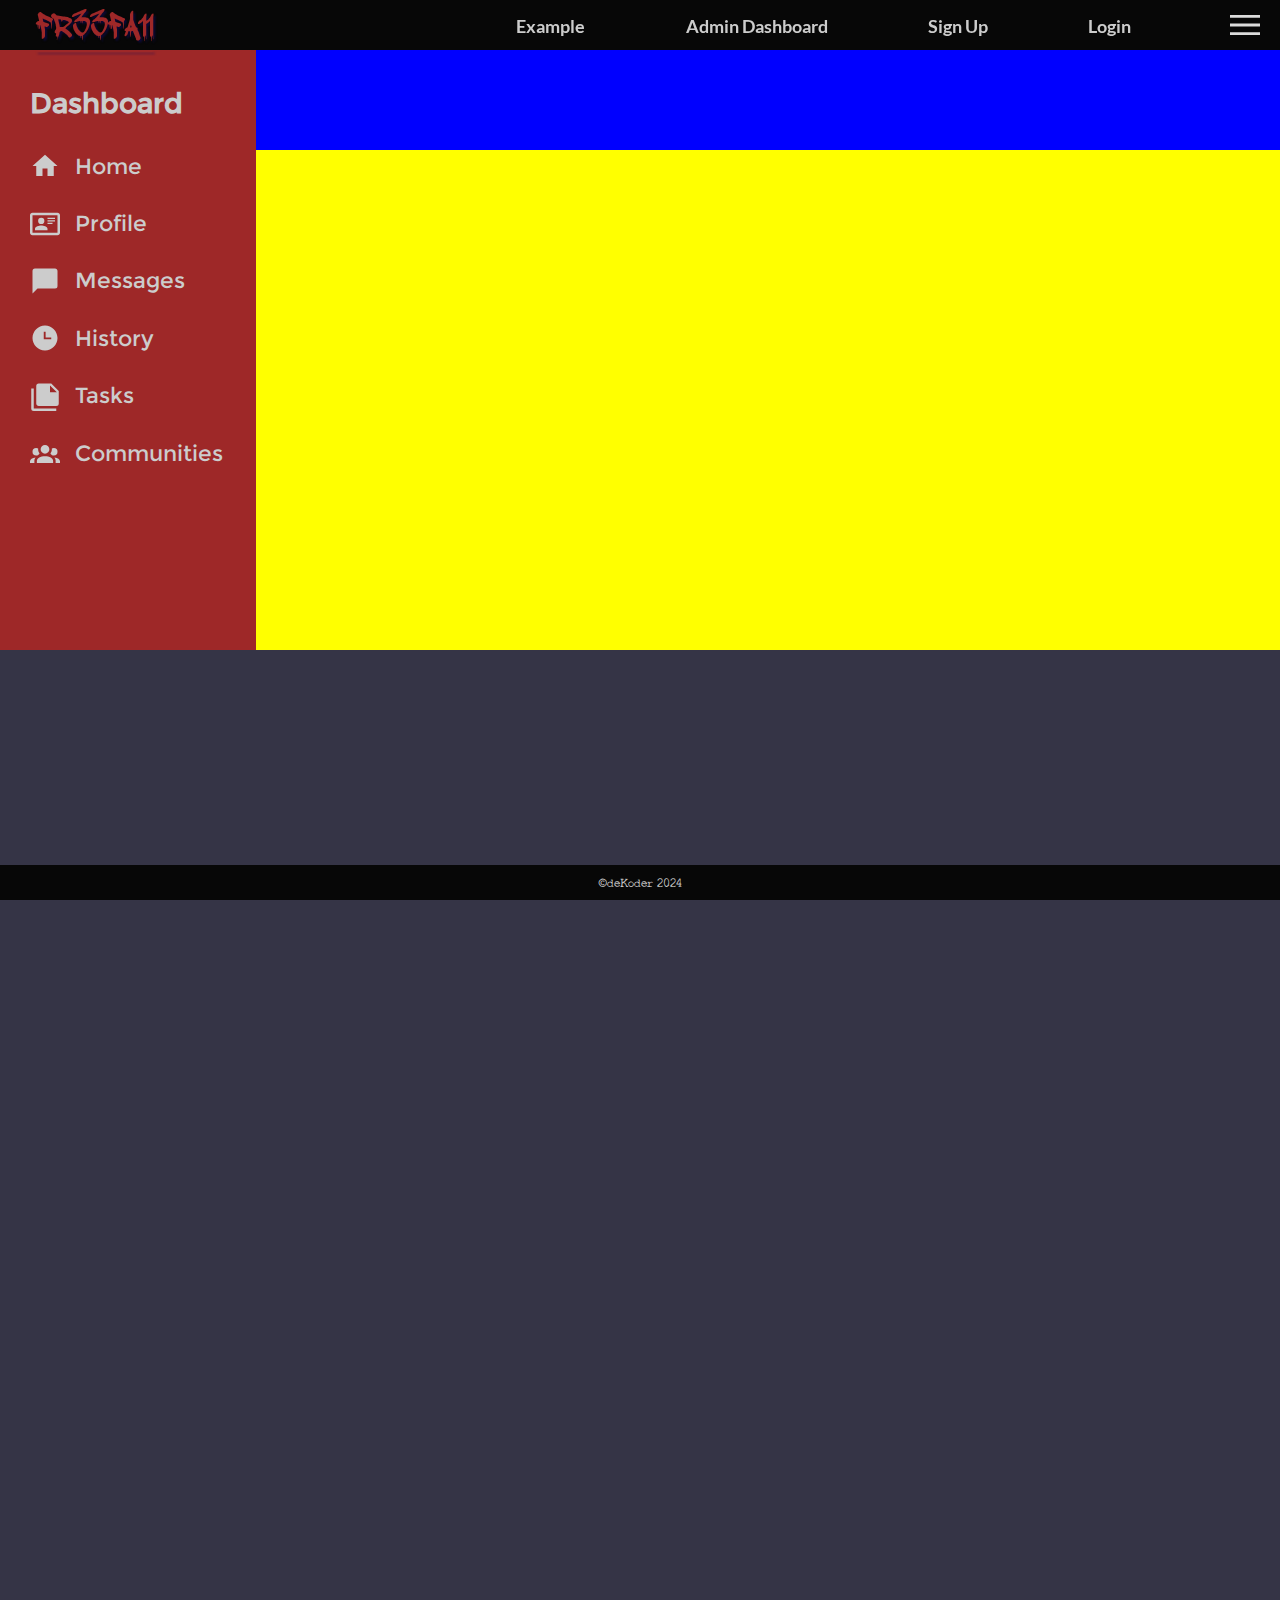
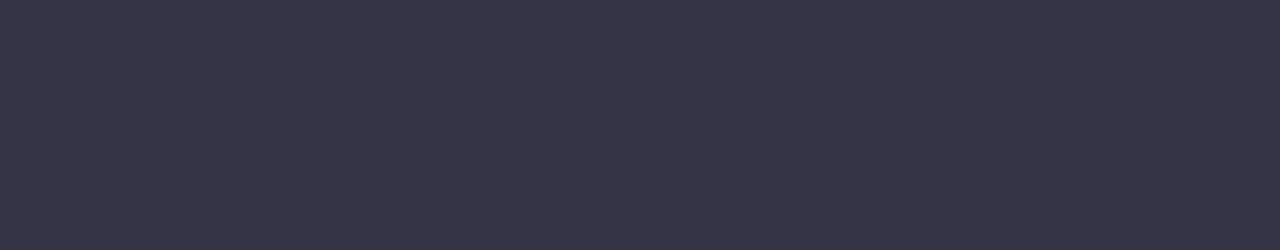
==== html/admin-dashboard.html @ d352150c "Setup main grid, populate and style admin sidebar" ====
<!-- index.html template -->
<!DOCTYPE html>
<html lang="en">

<head>
  <meta charset="UTF-8">
  <meta name="viewport" content="width=device-width, initial-scale=1.0">
  <link rel="stylesheet" href="../css/admin-dashboard.css">
  <!-- research more about location in html for external scripts + async/defer? -->
  <!-- defer loads script but prevents from running until html is parsed -->
  <script src="../js/headerDropDown.js" defer></script>
  <script src="../js/javascript.js" defer></script>
  <title>Document</title>
</head>

<body>
  <header class="z-index-2">
    <div id="logo-flex-container">
        <a href="../index.html" id="header-logo">FR33FA11</a>
    </div>
    <div class="header-links">
      <a href="../html/example.html" id="link-1">Example</a>
      <a href="../html/admin-dashboard.html" id="link-2">Admin Dashboard</a>
      <a href="" id="link-3">Sign Up</a>
      <a href="" id="link-4">Login</a>
    </div>

    <img src="../img/burger-2.svg" alt="Menu Icon" id="burger-menu">
    <button id="burger-menu-btn"></button>
    
    <div id="header-dropdown-content">
        <a href="#">Login</a>
        <a href="#">Sign Up</a>
        <a href="#">About</a>
        <a href="#">Link 1</a>
        <a href="#">Link 2</a>
        <a href="#">Link 3</a>
    </div>
  </header>
  

  <!-- links -->
  <!-- target blank opens in new tab - rel prevents new website from knowing where the referral came from -->
  <!-- <a href="https://xyz.com" target="_blank" rel="noopener noreferrer">Write text here</a> -->


  <div class="view">
    <div id="grid-container-1">
      <div id="left-sidebar">
        <h2>Dashboard</h2>
        <div class="sidebar-element">
          <img src="../img/home.svg" alt="Home icon" class="sidebar-svg">
          <a href="../index.html">Home</a>
        </div>
        <div class="sidebar-element">
          <img src="../img/profile.svg" alt="Profile icon" class="sidebar-svg">
          <a href="#">Profile</a>
          <p></p>
        </div>
        <div class="sidebar-element">
          <img src="../img/message.svg" alt="Messages icon" class="sidebar-svg">
          <a href="#">Messages</a>
        </div>
        <div class="sidebar-element">
          <img src="../img/history.svg" alt="History icon" class="sidebar-svg">
          <a href="#">History</a>
        </div>
        <div class="sidebar-element">
          <img src="../img/tasks.svg" alt="Tasks icon" class="sidebar-svg">
          <a href="#">Tasks</a>
        </div>
        <div class="sidebar-element">
          <img src="../img/community.svg" alt="Communities icon" class="sidebar-svg">
          <a href="#">Communities</a>
        </div>
      </div>
      <div id="top-container"></div>
      <div id="main-container"></div>
    </div>
    <!-- <div class="test-div"></div> -->

    
  </div>

  <footer class="z-index-2">
    <p>©deKoder 2024</p>
  </footer>
  
</body>

</html>

<!-- Commit 1
 Setup main grid, populate and style admin sidebar
 - initialise website template
 - setup top layer grid
 - html and css for admin sidebar
  -->
---- css/admin-dashboard.css ----
/* style.css template */
@import 'reset.css';
@import 'header.css';
@import 'lato-font-face.css';
/* using the Google Fonts API violates the European GDPR */
/* better to store fonts locally on the website */
@font-face {
    font-family: adrip;
    src: url(../fonts/adrip1.woff2);
    font-weight: bold;
    font-display: block;
}
@font-face {
    font-family: typo;
    src: url(../fonts/typo.woff2);
    font-display: block;
}
@font-face {
    font-family: montserrat;
    src: url(../fonts/montserrat-regular.woff2);
    font-display: block;
}

/* global - specificity = 0 */
* {
    /* temp outline to visualise box placement */
    /* outline: 1px dashed rgba(55, 52, 235, 0.623); */
}

:root {
    --header-height: 5rem;
    --header-footer-bg-col: rgb(7, 7, 7);
    --text-color: rgb(204, 204, 204);
    --main-bg-col: rgb(19, 19, 19);
    --h1-col: rgb(158, 40, 40);
    
}

html {
    font-size: 10px;
}

body {
    /* call fonts as early as possible to improve performance */
    font-family: montserrat, Verdana, system-ui, sans-serif;
    /* font-size: calc(1rem + 1.5vw); */
    color: var(--text-color);
    background-color: #181818;
}

h1 {
    font-family: adrip, system-ui, sans-serif;
    font-size: clamp(7rem, (1rem + 10vw), 10rem);
    font-weight: 100;
    color: var(--h1-col);
    text-align: center;
    margin-bottom: -25px;
    text-shadow: 3px 3px 5px #100a5791;
}

a {
    text-decoration: none;
    color: inherit;
}
a:hover {
    color: var(--h1-col);
    text-decoration: underline;
}
h2 {font-size: 2.8rem;}







.view {
    background-color: rgb(53, 52, 70);
    width: 100%;
    height: 200vh;
    /* display: flex;
    justify-content: center; */
}

#grid-container-1 {
    display: grid;
    grid-template-columns: 20% 80%;
    grid-template-rows: 20% 500px;
}


#top-container {
    grid-column: 2/ 2;
    grid-row: 1 / 1;
    background-color: blue;
}
#main-container {
    grid-column: 2 / 2;
    grid-row: 2 / 2;
    background-color: yellow;
}


#left-sidebar {
    grid-column: 1 / 1;
    grid-row: 1 / 3;
    background-color: var(--h1-col);
}
#left-sidebar h2 {
    padding: 30px 0px 0px 30px;
}
.sidebar-element {
    display: flex;
    align-items: center;
    font-size: 2.2rem;
    padding: 20px 0px 0px 30px;
}
.sidebar-svg {
    width: 30px;
    height: 30px;
    fill: white;
    stroke: white;
    filter: invert(80%);
}
.sidebar-element :nth-child(2) {
    padding-left: 15px;
}
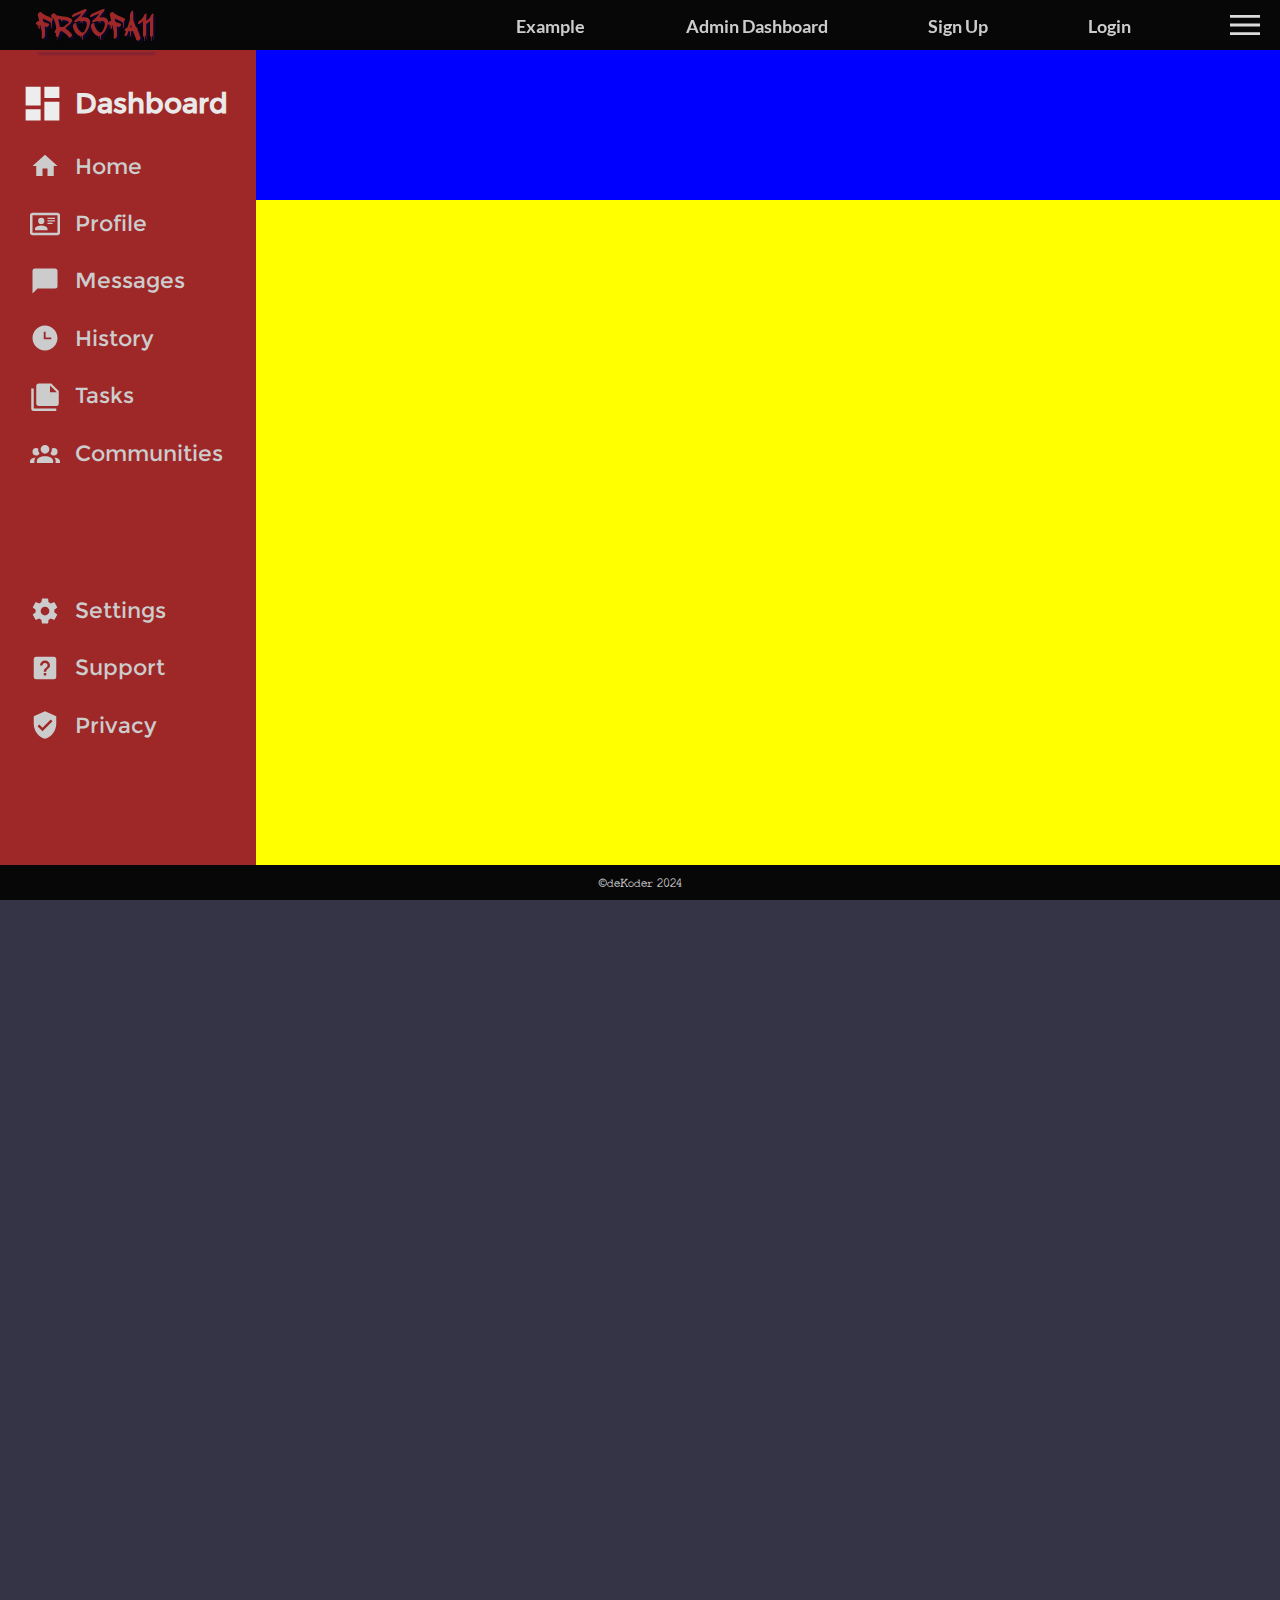
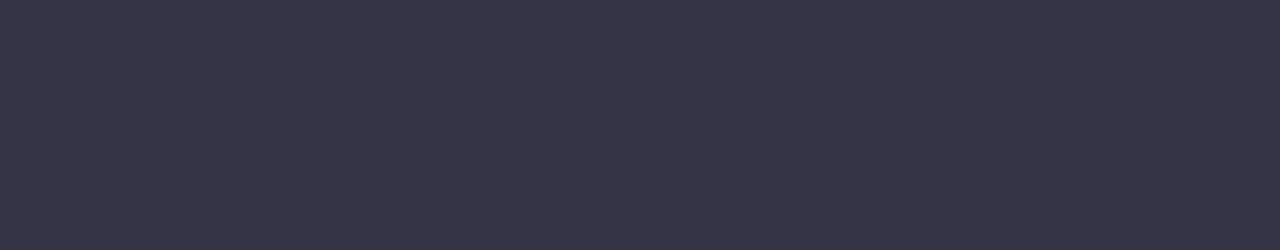
==== commit 53127a34: "Complete missing dashboard elements" ====
--- a/html/admin-dashboard.html
+++ b/html/admin-dashboard.html
@@ -47,7 +47,10 @@
   <div class="view">
     <div id="grid-container-1">
       <div id="left-sidebar">
-        <h2>Dashboard</h2>
+        <div class="sidebar-element" id="dashboard">
+          <img src="../img/dashboard.svg" alt="Dashboard icon" class="sidebar-svg" id="dashboard-svg">
+          <h2>Dashboard</h2>
+        </div>
         <div class="sidebar-element">
           <img src="../img/home.svg" alt="Home icon" class="sidebar-svg">
           <a href="../index.html">Home</a>
@@ -73,6 +76,19 @@
           <img src="../img/community.svg" alt="Communities icon" class="sidebar-svg">
           <a href="#">Communities</a>
         </div>
+        <div class="sidebar-gap"></div>
+        <div class="sidebar-element">
+          <img src="../img/settings.svg" alt="Settings icon" class="sidebar-svg">
+          <a href="#">Settings</a>
+        </div>
+        <div class="sidebar-element">
+          <img src="../img/support.svg" alt="Support icon" class="sidebar-svg">
+          <a href="#">Support</a>
+        </div>
+        <div class="sidebar-element">
+          <img src="../img/privacy.svg" alt="Privacy icon" class="sidebar-svg">
+          <a href="#">Privacy</a>
+        </div>
       </div>
       <div id="top-container"></div>
       <div id="main-container"></div>
@@ -95,4 +111,13 @@
  - initialise website template
  - setup top layer grid
  - html and css for admin sidebar
-  -->+  
+Commit 2
+Complete missing dashboard elements
+
+ - Download the rest of the svgs required for the project
+ - Add Dashboard icon to sidebar and style dashboard sidebar element
+ - Add missing sidebar elements and gap
+
+
+ -->--- a/css/admin-dashboard.css
+++ b/css/admin-dashboard.css
@@ -62,7 +62,8 @@
     text-decoration: none;
     color: inherit;
 }
-a:hover {
+a:hover,
+a:focus {
     color: var(--h1-col);
     text-decoration: underline;
 }
@@ -85,7 +86,7 @@
 #grid-container-1 {
     display: grid;
     grid-template-columns: 20% 80%;
-    grid-template-rows: 20% 500px;
+    grid-template-rows: 150px 700px;
 }
 
 
@@ -106,8 +107,23 @@
     grid-row: 1 / 3;
     background-color: var(--h1-col);
 }
+#dashboard {
+    padding-top: 30px;
+    padding-left: 20px;
+}
 #left-sidebar h2 {
-    padding: 30px 0px 0px 30px;
+    padding: 0px 0px 0px 10px;
+    color: rgb(233, 233, 233);
+}
+#dashboard-svg {
+    width: 45px;
+    height: 45px;
+    filter: invert(93%)
+}
+#left-sidebar a:hover,
+#left-sidebar a:focus {
+    color: white;
+    outline: none;
 }
 .sidebar-element {
     display: flex;
@@ -125,3 +141,7 @@
 .sidebar-element :nth-child(2) {
     padding-left: 15px;
 }
+.sidebar-gap {
+    width: 100%;
+    height: 100px;
+}
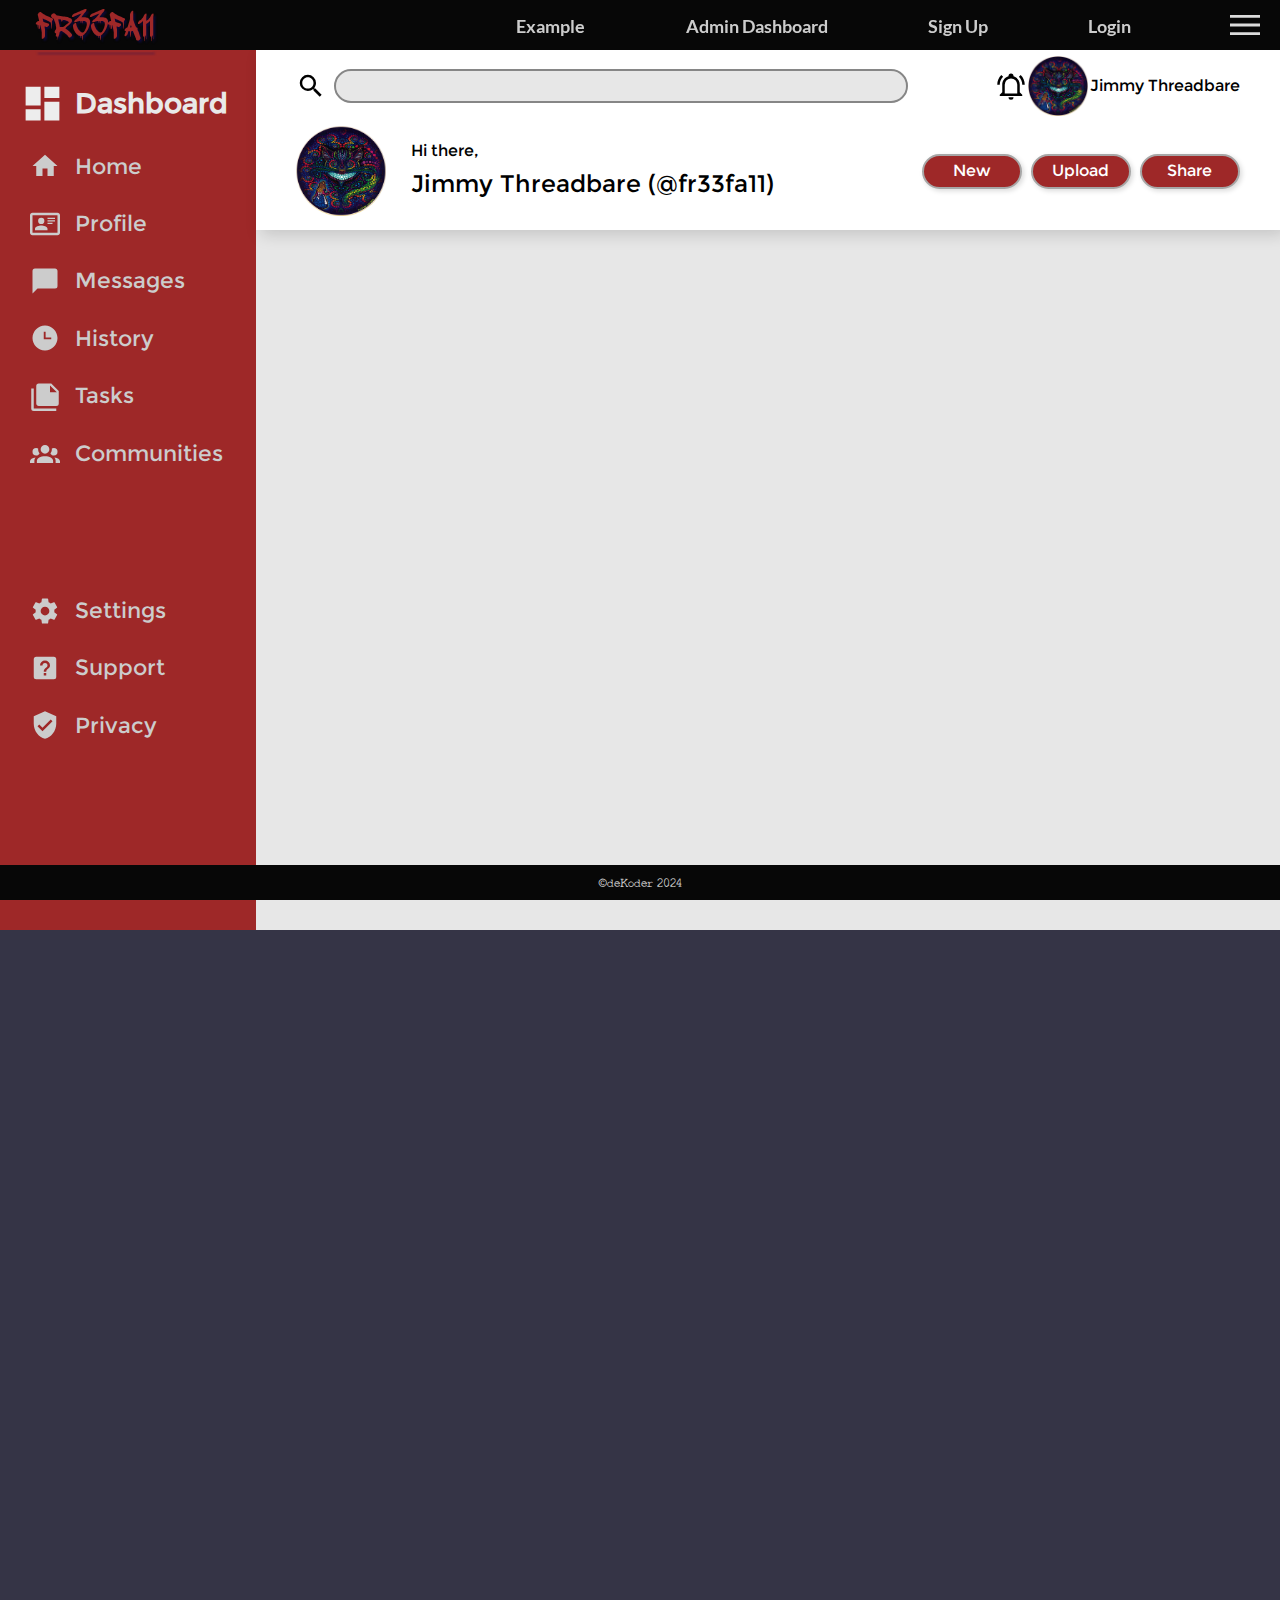
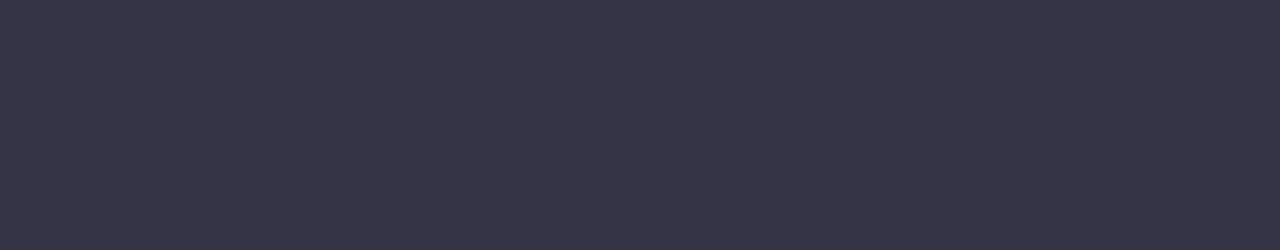
==== commit 32a03a13: "Write HTML and CSS for top container" ====
--- a/html/admin-dashboard.html
+++ b/html/admin-dashboard.html
@@ -90,10 +90,43 @@
           <a href="#">Privacy</a>
         </div>
       </div>
-      <div id="top-container"></div>
+
+      <div id="top-container">
+        <div id="top-wrapper">
+          <div class="top-child">
+            <div id="search-container">
+              <img src="../img/search.svg" alt="Search icon" class="top-container-svg">
+              <input type="text" name="search-input" id="search-input">
+            </div>
+            <div id="alerts-container">
+              <img src="../img/notification.svg" alt="Notification icon" class="top-container-svg">
+              <img src="../img/cat-profile.png" alt="Profile picture" type="png" id="cat-profile-top">
+              <p>Jimmy Threadbare</p>
+            </div>
+          </div>
+          <div class="top-child">
+            <div id="top-welcome">
+              <img src="../img/cat-profile.png" alt="Profile picture" type="png" id="cat-profile-top-big">
+              <div id="welcome-message">
+                <p>Hi there,</p>
+                <p>Jimmy Threadbare (@fr33fa11)</p>
+              </div>
+            </div>
+            <div id="top-buttons">
+              <button>New</button>
+              <button>Upload</button>
+              <button>Share</button>
+            </div>
+          </div>
+        </div>
+      </div>
+
+
+      
       <div id="main-container"></div>
     </div>
-    <!-- <div class="test-div"></div> -->
+
+
 
     
   </div>
@@ -106,18 +139,25 @@
 
 </html>
 
-<!-- Commit 1
+<!-- Commit 1 \\
  Setup main grid, populate and style admin sidebar
  - initialise website template
  - setup top layer grid
  - html and css for admin sidebar
   
-Commit 2
+Commit 2 \\
 Complete missing dashboard elements
 
  - Download the rest of the svgs required for the project
  - Add Dashboard icon to sidebar and style dashboard sidebar element
  - Add missing sidebar elements and gap
 
+Commit 3
+Write HTML and CSS for top container
+
+ - Write HtML for top container
+ - Style top container contents
+ - Download profile pictures
+ - Replace notification icon to outline version
 
  -->--- a/css/admin-dashboard.css
+++ b/css/admin-dashboard.css
@@ -69,7 +69,9 @@
 }
 h2 {font-size: 2.8rem;}
 
-
+button:hover {
+    cursor: pointer;
+}
 
 
 
@@ -86,22 +88,14 @@
 #grid-container-1 {
     display: grid;
     grid-template-columns: 20% 80%;
-    grid-template-rows: 150px 700px;
-}
-
-
-#top-container {
-    grid-column: 2/ 2;
-    grid-row: 1 / 1;
-    background-color: blue;
-}
-#main-container {
-    grid-column: 2 / 2;
-    grid-row: 2 / 2;
-    background-color: yellow;
-}
-
-
+    grid-template-rows: 180px 700px;
+}
+
+
+
+
+
+/* dashboard */
 #left-sidebar {
     grid-column: 1 / 1;
     grid-row: 1 / 3;
@@ -134,8 +128,6 @@
 .sidebar-svg {
     width: 30px;
     height: 30px;
-    fill: white;
-    stroke: white;
     filter: invert(80%);
 }
 .sidebar-element :nth-child(2) {
@@ -145,3 +137,123 @@
     width: 100%;
     height: 100px;
 }
+
+/* top container */
+#top-container {
+    grid-column: 2 / 2;
+    grid-row: 1 / 1;
+    background-color: white;
+    box-shadow: 5px 5px 15px rgba(0, 0, 0, 0.144);
+    z-index: 1;
+    color: black;
+    width: 100%;
+    height: 100%;
+}
+#top-wrapper {
+    display: block;
+    width: 100%;
+    height: 100%;
+}
+.top-child {
+    display: flex;
+    justify-content: flex-start;
+    align-items: center;
+    width: 100%;
+    height: 40%;
+}
+#search-container {
+    display: flex;
+    align-items: center;
+    justify-content: center;
+    padding-left: 40px;
+    padding-right: 70px;
+    height: 100%;
+}
+#search-input {
+    outline: 2px solid rgb(134, 134, 134);
+    border-radius: 15px;
+    margin-left: 10px;
+    padding-left: 20px;
+    width: 600px;
+    height: 30px;
+    font-size: 1.4rem;
+    background-color: rgb(231, 231, 231);
+}
+#search-input:focus {
+    outline: 3px solid rgb(133, 133, 133);
+}
+
+#alerts-container {
+    display: flex;
+    justify-content: space-between;
+    align-items: center;
+    font-size: 1.6rem;
+    width: 100%;
+    height: 100%;
+    padding: 0px 20px;
+}
+#alerts-container > p {
+    margin-right: 20px;
+}
+#cat-profile-top {
+    width: 60px;
+    height: auto;
+}
+
+
+.top-child:nth-child(2) {
+    width: 100%;
+    height: 60%;
+    padding-bottom: 10px;
+}
+
+#top-welcome {
+    width: 65%;
+    height: 100%;
+    display: flex;
+    justify-content: flex-start;
+    align-items: center;
+}
+#cat-profile-top-big {
+    width: 90px;
+    height: auto;
+    margin: 0px 25px 0px 40px;
+}
+#welcome-message :nth-child(1) {
+    font-size: 1.6rem;
+}
+#welcome-message :nth-child(2) {
+    font-size: 2.4rem;
+}
+
+#top-buttons {
+    display: flex;
+    justify-content: space-between;
+    align-items: center;
+    width: 35%;
+    height: 100%;
+    padding-right: 40px;
+}
+#top-buttons > button {
+    width: 100px;
+    height: 35px;
+    border-radius: 20px;
+    font-size: 1.6rem;
+    background-color: var(--h1-col);
+    color: white;
+    border: 2px solid rgb(167, 167, 167);
+    box-shadow: 2px 2px 5px rgba(0, 0, 0, 0.144);
+}
+.top-container-svg {
+    width: 30px;
+    height: 30px;
+}
+
+
+
+
+#main-container {
+    grid-column: 2 / 2;
+    grid-row: 2 / 2;
+    background-color: rgb(231, 231, 231);
+}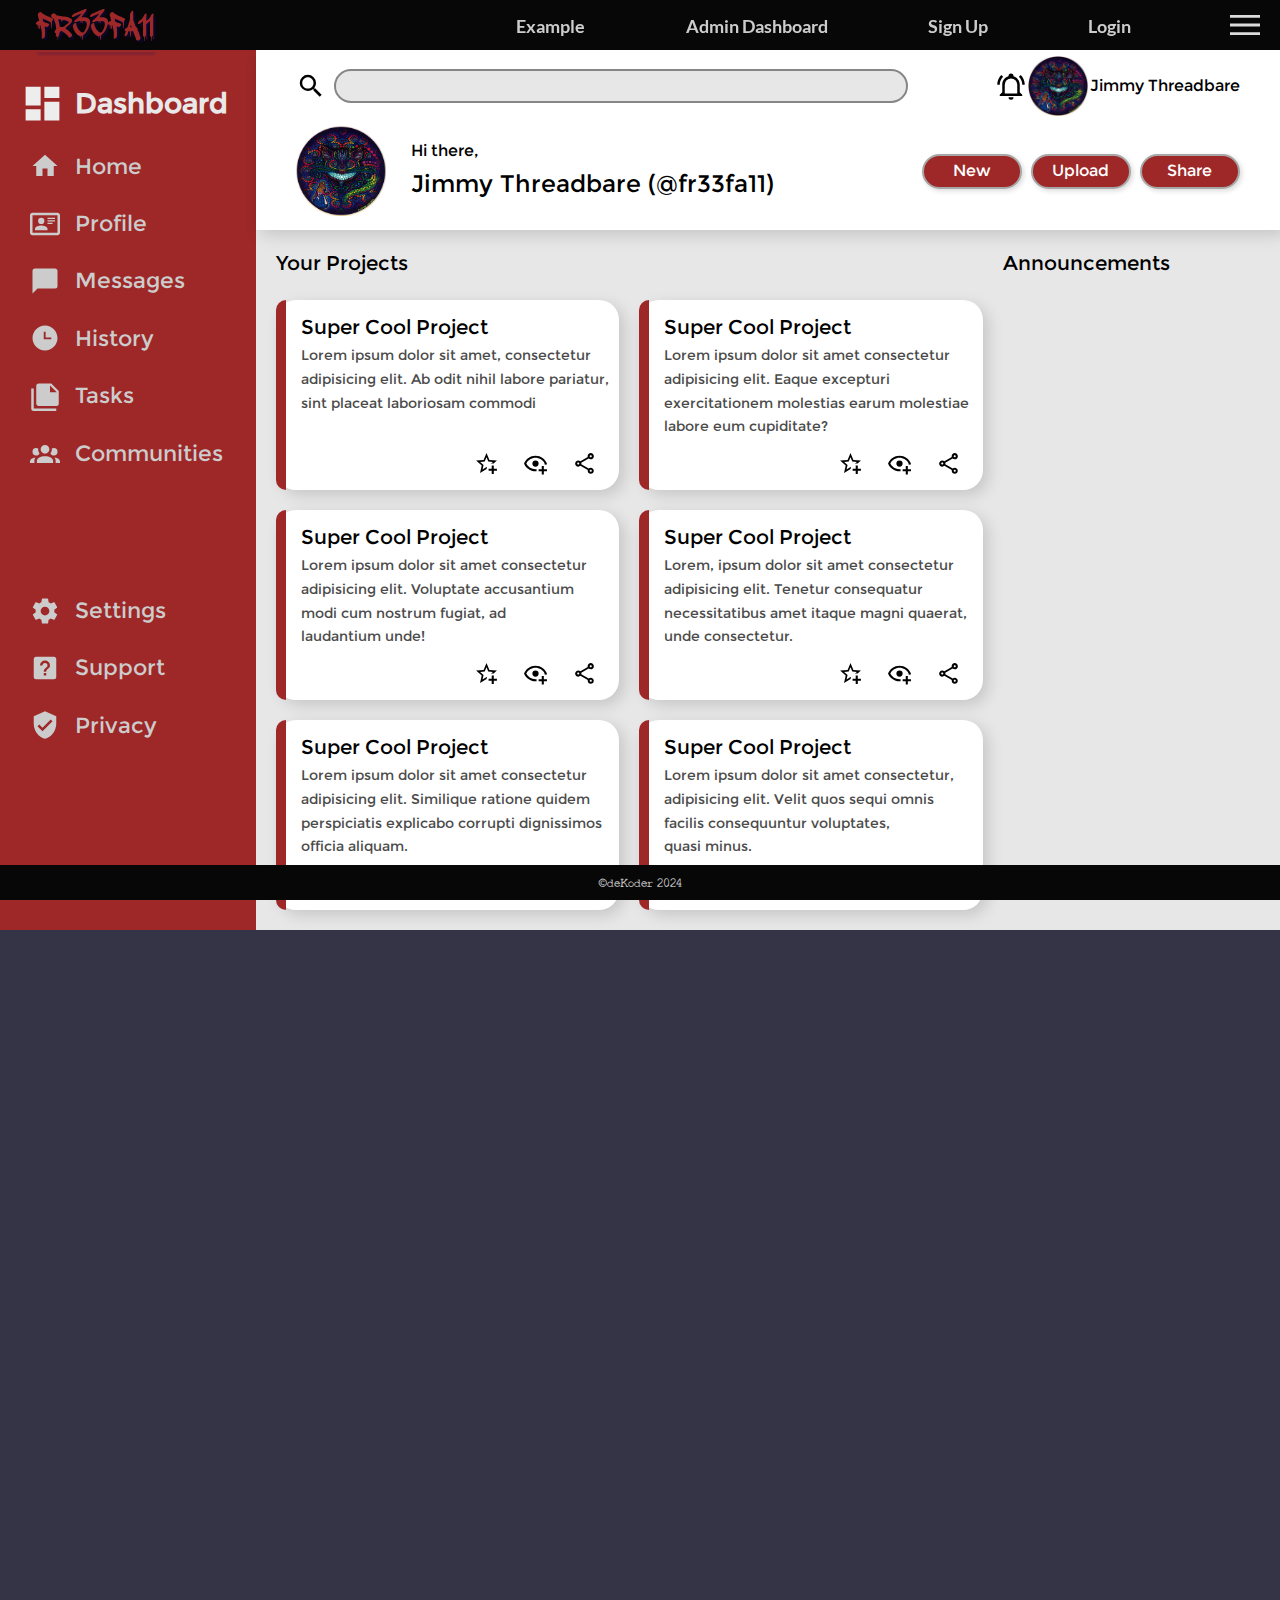
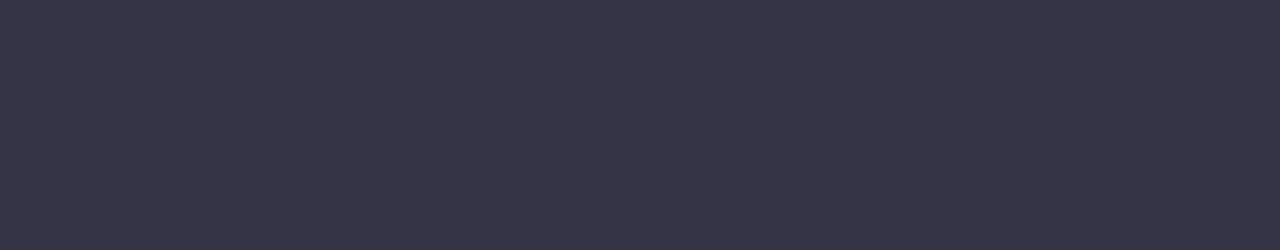
==== commit 4089f8a4: "Commit 4" ====
--- a/html/admin-dashboard.html
+++ b/html/admin-dashboard.html
@@ -123,7 +123,108 @@
 
 
       
-      <div id="main-container"></div>
+      <div id="main-container">
+        <div id="main-title-1" class="main-title"><h3>Your Projects</h3></div>
+        <div id="main-title-2" class="main-title"><h3>Announcements</h3></div>
+
+        <div id="project-1" class="project">
+          <div class="project-side"></div>
+          <div class="project-content">
+            <div class="project-text">
+              <h3>Super Cool Project</h3>
+              <p>Lorem ipsum dolor sit amet, consectetur adipisicing elit. Ab odit
+                 nihil labore pariatur, sint placeat laboriosam commodi</p>
+            </div>
+            <div class="project-icons">
+              <img src="../img/favourite.svg" alt="Favourite icon" class="project-icon">
+              <img src="../img/view.svg" alt="View icon" class="project-icon">
+              <img src="../img/share.svg" alt="Share icon" class="project-icon" id="share-icon">
+            </div>
+          </div>
+        </div>
+        <div id="project-2" class="project">
+          <div class="project-side"></div>
+          <div class="project-content">
+            <div class="project-text">
+              <h3>Super Cool Project</h3>
+              <p>Lorem ipsum dolor sit amet consectetur adipisicing elit. Eaque 
+                excepturi exercitationem molestias earum molestiae labore eum 
+                cupiditate?</p>
+            </div>
+            <div class="project-icons">
+              <img src="../img/favourite.svg" alt="Favourite icon" class="project-icon">
+              <img src="../img/view.svg" alt="View icon" class="project-icon">
+              <img src="../img/share.svg" alt="Share icon" class="project-icon" id="share-icon">
+            </div>
+          </div>
+        </div>
+        <div id="project-3" class="project">
+          <div class="project-side"></div>
+          <div class="project-content">
+            <div class="project-text">
+              <h3>Super Cool Project</h3>
+              <p>Lorem ipsum dolor sit amet consectetur adipisicing elit. 
+                Voluptate accusantium modi cum nostrum fugiat, ad laudantium 
+                unde!</p>
+            </div>
+            <div class="project-icons">
+              <img src="../img/favourite.svg" alt="Favourite icon" class="project-icon">
+              <img src="../img/view.svg" alt="View icon" class="project-icon">
+              <img src="../img/share.svg" alt="Share icon" class="project-icon" id="share-icon">
+            </div>
+          </div>
+        </div>
+        <div id="project-4" class="project">
+          <div class="project-side"></div>
+          <div class="project-content">
+            <div class="project-text">
+              <h3>Super Cool Project</h3>
+              <p>Lorem, ipsum dolor sit amet consectetur adipisicing elit. 
+                Tenetur consequatur necessitatibus amet itaque magni quaerat, 
+                unde consectetur.</p>
+            </div>
+            <div class="project-icons">
+              <img src="../img/favourite.svg" alt="Favourite icon" class="project-icon">
+              <img src="../img/view.svg" alt="View icon" class="project-icon">
+              <img src="../img/share.svg" alt="Share icon" class="project-icon" id="share-icon">
+            </div>
+          </div>
+        </div>
+        <div id="project-5" class="project">
+          <div class="project-side"></div>
+          <div class="project-content">
+            <div class="project-text">
+              <h3>Super Cool Project</h3>
+              <p>Lorem ipsum dolor sit amet consectetur adipisicing elit. 
+                Similique ratione quidem perspiciatis explicabo corrupti 
+                dignissimos officia aliquam.</p>
+            </div>
+            <div class="project-icons">
+              <img src="../img/favourite.svg" alt="Favourite icon" class="project-icon">
+              <img src="../img/view.svg" alt="View icon" class="project-icon">
+              <img src="../img/share.svg" alt="Share icon" class="project-icon" id="share-icon">
+            </div>
+          </div>
+        </div>
+        <div id="project-6" class="project">
+          <div class="project-side"></div>
+          <div class="project-content">
+            <div class="project-text">
+              <h3>Super Cool Project</h3>
+              <p>Lorem ipsum dolor sit amet consectetur, adipisicing elit. 
+                Velit quos sequi omnis facilis consequuntur voluptates, quasi 
+                minus.</p>
+            </div>
+            <div class="project-icons">
+              <img src="../img/favourite.svg" alt="Favourite icon" class="project-icon">
+              <img src="../img/view.svg" alt="View icon" class="project-icon">
+              <img src="../img/share.svg" alt="Share icon" class="project-icon" id="share-icon">
+            </div>
+          </div>
+        </div>
+
+      </div>
+
     </div>
 
 
@@ -152,7 +253,7 @@
  - Add Dashboard icon to sidebar and style dashboard sidebar element
  - Add missing sidebar elements and gap
 
-Commit 3
+Commit 3 \\
 Write HTML and CSS for top container
 
  - Write HtML for top container
@@ -160,4 +261,11 @@
  - Download profile pictures
  - Replace notification icon to outline version
 
+ Commit 4
+
+  - Create main titles
+  - Create projects grid
+  - Style main content titles
+  - Add and style project contents
+
  -->--- a/css/admin-dashboard.css
+++ b/css/admin-dashboard.css
@@ -87,7 +87,7 @@
 
 #grid-container-1 {
     display: grid;
-    grid-template-columns: 20% 80%;
+    grid-template-columns: 2fr 8fr;
     grid-template-rows: 180px 700px;
 }
 
@@ -253,7 +253,106 @@
 
 
 #main-container {
-    grid-column: 2 / 2;
-    grid-row: 2 / 2;
+    width: 100%;
+    height: 100%;
+    display: grid;
+    grid-template-columns: 2fr 2fr 1.5fr;
+    grid-template-rows: 50px 1fr 1fr 1fr;
+    gap: 20px;
+    padding: 0px 20px 20px 20px;
     background-color: rgb(231, 231, 231);
+}
+#main-container > * {
+    width: 100%;
+    height: 100%;
+}
+#main-container *> h3 {
+    font-size: 2rem;
+    color: black;
+    font-weight: normal;
+}
+#main-title-1 {
+    grid-column: 1 / 3;
+    grid-row: 1 / 1;
+}
+#main-title-2 {
+    grid-column: 3 / 3;
+    grid-row: 1 / 1;
+}
+.main-title {
+    display: flex;
+    justify-content: flex-start;
+    align-items: flex-end;
+}
+
+.project {
+    width: 100%;
+    height: 100%;
+    border-radius: 20px;
+    box-shadow: 5px 5px 15px rgba(0, 0, 0, 0.144);
+    background-color: white;
+    display: flex;
+    justify-content: flex-start;
+}
+.project-side {
+    width: 3%;
+    height: 100%;
+    background-color: var(--h1-col);
+    border-radius: 20px 0px 0px 20px;
+}
+.project-content {
+    width: 100%;
+    height: 100%;
+    font-size: 1.4rem;
+    color: rgb(75, 75, 75);
+    padding: 10px 10px 0px 15px;
+}
+.project-text {
+    width: 100%;
+    height: 75%;
+}
+.project-icons {
+    width: 100%;
+    height: 20%;
+    display: flex;
+    justify-content: flex-end;
+    align-items: flex-end;
+}
+.project-icon {
+    width: 25px;
+    height: auto;
+    margin: 5px 12px;
+}
+.project-icon:hover {
+    cursor: pointer;
+}
+
+#project-1 {
+    grid-column: 1 / 1;
+    grid-row: 2 / 3;
+}
+#project-2 {
+    grid-column: 2 / 2;
+    grid-row: 2 / 3;
+}
+#project-3 {
+    grid-column: 1 / 1;
+    grid-row: 3 / 4;
+}
+#project-4 {
+    grid-column: 2 / 2;
+    grid-row: 3 / 4;
+}
+#project-5 {
+    grid-column: 1 / 1;
+    grid-row: 4 / 5;
+}
+#project-6 {
+    grid-column: 2 / 2;
+    grid-row: 4 / 5;
+}
+
+#x {
+    grid-column: 2 / 2;
+    grid-row: 1 / 1;
 }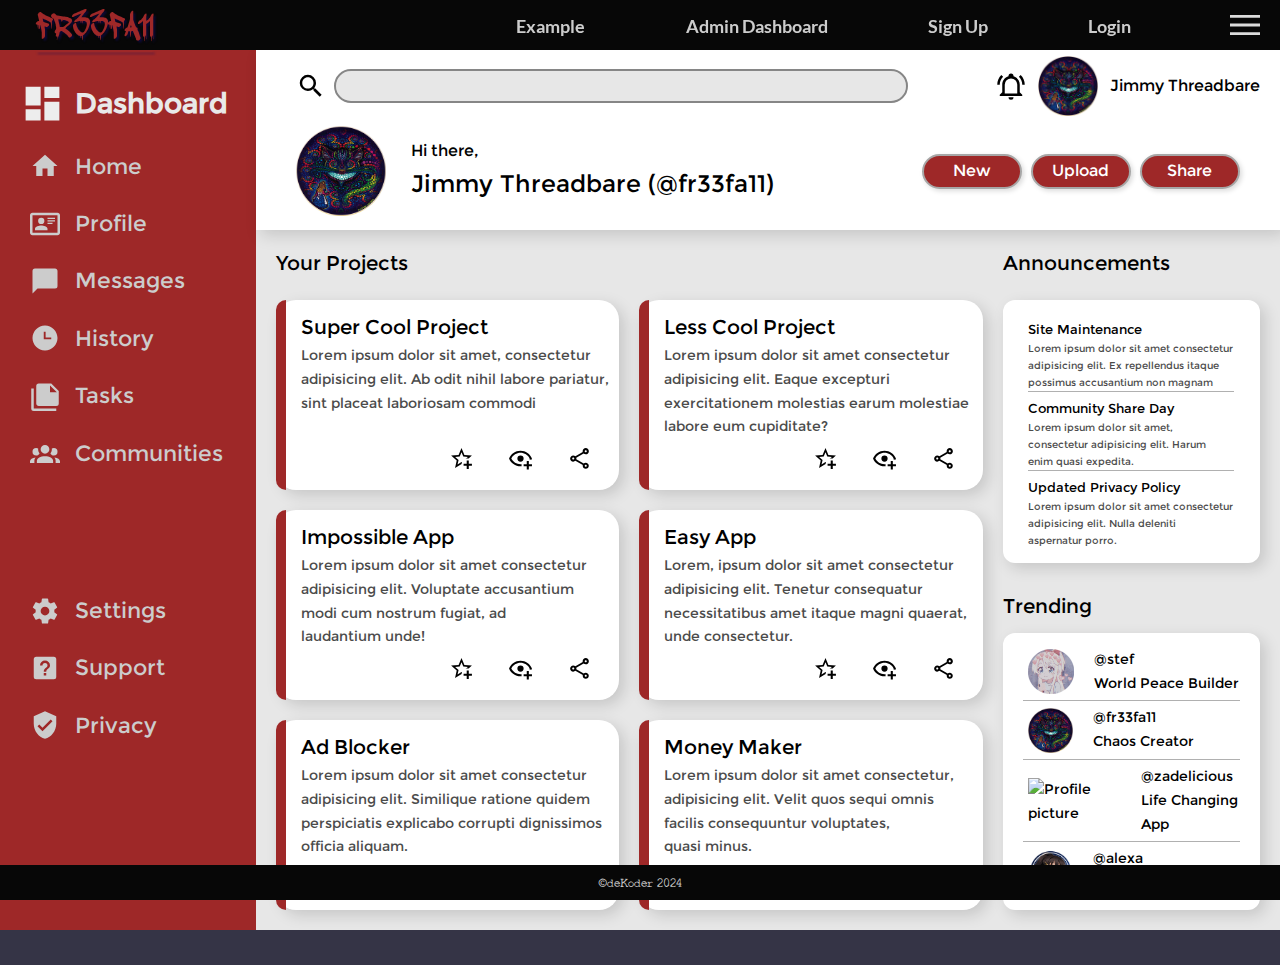
==== commit 9d801fb0: "Commit 5" ====
--- a/html/admin-dashboard.html
+++ b/html/admin-dashboard.html
@@ -99,9 +99,11 @@
               <input type="text" name="search-input" id="search-input">
             </div>
             <div id="alerts-container">
-              <img src="../img/notification.svg" alt="Notification icon" class="top-container-svg">
-              <img src="../img/cat-profile.png" alt="Profile picture" type="png" id="cat-profile-top">
-              <p>Jimmy Threadbare</p>
+              <a href="#"><img src="../img/notification.svg" alt="Notification icon" 
+                class="top-container-svg"></a>
+              <a href="#"><img src="../img/cat-profile.png" alt="Profile picture" 
+                type="png" id="cat-profile-top"></a>
+              <a href="#"><p>Jimmy Threadbare</p></a>
             </div>
           </div>
           <div class="top-child">
@@ -121,17 +123,18 @@
         </div>
       </div>
 
-
-      
       <div id="main-container">
-        <div id="main-title-1" class="main-title"><h3>Your Projects</h3></div>
-        <div id="main-title-2" class="main-title"><h3>Announcements</h3></div>
-
+        <div id="main-title-1" class="main-title">
+          <h3><a href="#">Your Projects</a></h3>
+        </div>
+        <div id="main-title-2" class="main-title">
+          <h3><a href="#">Announcements</a></h3>
+        </div>
         <div id="project-1" class="project">
           <div class="project-side"></div>
           <div class="project-content">
             <div class="project-text">
-              <h3>Super Cool Project</h3>
+              <h3><a href="#">Super Cool Project</a></h3>
               <p>Lorem ipsum dolor sit amet, consectetur adipisicing elit. Ab odit
                  nihil labore pariatur, sint placeat laboriosam commodi</p>
             </div>
@@ -146,7 +149,7 @@
           <div class="project-side"></div>
           <div class="project-content">
             <div class="project-text">
-              <h3>Super Cool Project</h3>
+              <h3><a href="#">Less Cool Project</a></h3>
               <p>Lorem ipsum dolor sit amet consectetur adipisicing elit. Eaque 
                 excepturi exercitationem molestias earum molestiae labore eum 
                 cupiditate?</p>
@@ -162,7 +165,7 @@
           <div class="project-side"></div>
           <div class="project-content">
             <div class="project-text">
-              <h3>Super Cool Project</h3>
+              <h3><a href="#">Impossible App</a></h3>
               <p>Lorem ipsum dolor sit amet consectetur adipisicing elit. 
                 Voluptate accusantium modi cum nostrum fugiat, ad laudantium 
                 unde!</p>
@@ -178,7 +181,7 @@
           <div class="project-side"></div>
           <div class="project-content">
             <div class="project-text">
-              <h3>Super Cool Project</h3>
+              <h3><a href="#">Easy App</a></h3>
               <p>Lorem, ipsum dolor sit amet consectetur adipisicing elit. 
                 Tenetur consequatur necessitatibus amet itaque magni quaerat, 
                 unde consectetur.</p>
@@ -194,7 +197,7 @@
           <div class="project-side"></div>
           <div class="project-content">
             <div class="project-text">
-              <h3>Super Cool Project</h3>
+              <h3><a href="#">Ad Blocker</a></h3>
               <p>Lorem ipsum dolor sit amet consectetur adipisicing elit. 
                 Similique ratione quidem perspiciatis explicabo corrupti 
                 dignissimos officia aliquam.</p>
@@ -210,7 +213,7 @@
           <div class="project-side"></div>
           <div class="project-content">
             <div class="project-text">
-              <h3>Super Cool Project</h3>
+              <h3><a href="#">Money Maker</a></h3>
               <p>Lorem ipsum dolor sit amet consectetur, adipisicing elit. 
                 Velit quos sequi omnis facilis consequuntur voluptates, quasi 
                 minus.</p>
@@ -223,13 +226,66 @@
           </div>
         </div>
 
+        <div id="main-sidebar">
+          <div id="main-sidebar-1">
+            <div id="announcements">
+              <div class="announcement">
+                <h4>Site Maintenance</h4>
+                <p>Lorem ipsum dolor sit amet consectetur adipisicing elit. Ex 
+                  repellendus itaque possimus accusantium non magnam</p>
+              </div>
+              <div class="announcement">
+                <h4>Community Share Day</h4>
+                <p>Lorem ipsum dolor sit amet, consectetur adipisicing elit. Harum enim quasi expedita.</p>
+
+              </div>
+              <div class="announcement">
+                <h4>Updated Privacy Policy</h4>
+                <p>Lorem ipsum dolor sit amet consectetur adipisicing elit. Nulla deleniti aspernatur porro.</p>
+
+              </div>
+            </div>
+          </div>
+
+          <div id="main-sidebar-2">
+            <h3><a href="#">Trending</a></h3>
+          </div>
+
+          <div id="main-sidebar-3">
+            <div class="trend">
+              <img src="../img/anime-profile.png" alt="Profile picture" class="trending-profile-pic">
+              <div>
+                <p>@stef</p>
+                <p>World Peace Builder</p>
+              </div>
+            </div>
+            <div class="trend">
+              <img src="../img/cat-profile.png" alt="Profile picture" class="trending-profile-pic">
+              <div>
+                <p>@fr33fa11</p>
+                <p>Chaos Creator</p>
+              </div>
+            </div>
+            <div class="trend">
+              <img src="../img/profile-4.png" alt="Profile picture" class="trending-profile-pic">
+              <div>
+                <p>@zadelicious</p>
+                <p>Life Changing App</p>
+              </div>
+            </div>
+            <div class="trend">
+              <img src="../img/girl-profile.png" alt="Profile picture" class="trending-profile-pic">
+              <div>
+                <p>@alexa</p>
+                <p>No Traffic Maker</p>
+              </div>
+            </div>
+          </div>
+
+        </div>
+
       </div>
-
     </div>
-
-
-
-    
   </div>
 
   <footer class="z-index-2">
@@ -261,11 +317,21 @@
  - Download profile pictures
  - Replace notification icon to outline version
 
- Commit 4
+ Commit 4 \\
 
   - Create main titles
   - Create projects grid
   - Style main content titles
   - Add and style project contents
 
+Commit 5
+
+ - Create grid for announcements sidebar
+ - Create and style announcements section
+ - Add title for Trending
+ - Adjust View height to match project
+ - Create and style Trending section
+ - Add anchor tags to headings and icons
+ - Add hover effect to project icons and top buttons
+
  -->--- a/css/admin-dashboard.css
+++ b/css/admin-dashboard.css
@@ -71,6 +71,8 @@
 
 button:hover {
     cursor: pointer;
+    box-shadow: 4px 4px 20px rgba(0, 0, 0, 0.747);
+    outline: 2px solid rgba(0, 0, 0, 0.589);
 }
 
 
@@ -80,7 +82,7 @@
 .view {
     background-color: rgb(53, 52, 70);
     width: 100%;
-    height: 200vh;
+    height: 915px;
     /* display: flex;
     justify-content: center; */
 }
@@ -319,12 +321,16 @@
     align-items: flex-end;
 }
 .project-icon {
-    width: 25px;
+    width: 35px;
     height: auto;
     margin: 5px 12px;
+    padding: 5px;
 }
 .project-icon:hover {
     cursor: pointer;
+    box-shadow: 2px 2px 7px rgba(0, 0, 0, 0.349);
+    outline: 1px solid rgba(0, 0, 0, 0.166);
+    border-radius: 20px;
 }
 
 #project-1 {
@@ -352,7 +358,119 @@
     grid-row: 4 / 5;
 }
 
-#x {
-    grid-column: 2 / 2;
-    grid-row: 1 / 1;
+
+/* #aaa {
+    height: 500px;
+} */
+#main-sidebar {
+    grid-column: 3 / 3;
+    grid-row: 2 / 5;
+    width: 100%;
+    height: 100%;
+    display: grid;
+    grid-template-columns: 100%;
+    grid-template-rows: 1fr 50px 1fr;
+    gap: 10px;
+}
+#main-sidebar-1 {
+    grid-column: 1 / 1;
+    grid-row: 1 / 2;
+}
+#main-sidebar-2 {
+    grid-column: 1 / 1;
+    grid-row: 2 / 3;
+    display: flex;
+    justify-content: flex-start;
+    align-items: flex-end;
+}
+
+
+#announcements {
+    width: 100%;
+    height: 100%;
+    border-radius: 12px;
+    box-shadow: 5px 5px 15px rgba(0, 0, 0, 0.144);
+    background-color: white;
+    display: flex;
+    justify-content: center;
+    flex-direction: column;
+    align-items: center;
+}
+
+.announcement {
+    max-width: 80%;
+    height: 30%;
+    /* background-color: green; */
+    border-bottom: 1px solid rgba(0, 0, 0, 0.308);
+}
+.announcement h4 {
+    font-size: 1.3rem;
+    color: black;
+    font-weight: normal;
+    padding-top: 5px;
+}
+.announcement p {
+    /* width: 100%;
+    height: 20%; */
+    /* max-width: 100px; */
+    max-height: 2rem;
+    font-size: 1rem;
+    color: rgb(75, 75, 75);
+    padding-bottom: 20px;
+    /* white-space: nowrap; */
+    /* overflow: hidden; */
+    /* text-overflow: ellipsis; */
+}
+.text-wrap {
+    display: -webkit-box;
+    overflow-wrap: anywhere;
+    max-height: 4em; /* adjust to your desired number of lines */
+    text-overflow: ellipsis;
+    width: 200px; /* adjust to your desired width */
+}
+
+#announcements :last-child {
+    border: none;
+}
+
+
+#main-sidebar-3 {
+    grid-column: 1 / 1;
+    grid-row: 3 / 4;
+    display: flex;
+    flex-direction: column;
+    align-items: flex-start;
+    justify-content: space-around;
+    font-size: 1.4rem;
+    color: black;
+    background-color: white;
+    border-radius: 12px;
+    box-shadow: 5px 5px 15px rgba(0, 0, 0, 0.144);
+    padding: 10px 0px;
+    max-height: 100%;
+}
+.trend {
+    width: calc(100% - 40px);
+    display: flex;
+    justify-content: flex-start;
+    align-items: center;
+    margin: 0px 20px;
+    padding: 5px 0px;
+    border-bottom: 1px solid rgba(0, 0, 0, 0.308);
+}
+.trend:last-child {
+    border: none;
+}
+.trend:hover {
+    cursor: pointer;
+    box-shadow: 2px 2px 7px rgba(0, 0, 0, 0.226);
+    outline: 1px solid rgba(0, 0, 0, 0.166);
+}
+.trending-profile-pic {
+    height: 45px;
+    width: auto;
+    margin-left: 5px;
+}
+.trend p {
+    padding-left: 20px;
 }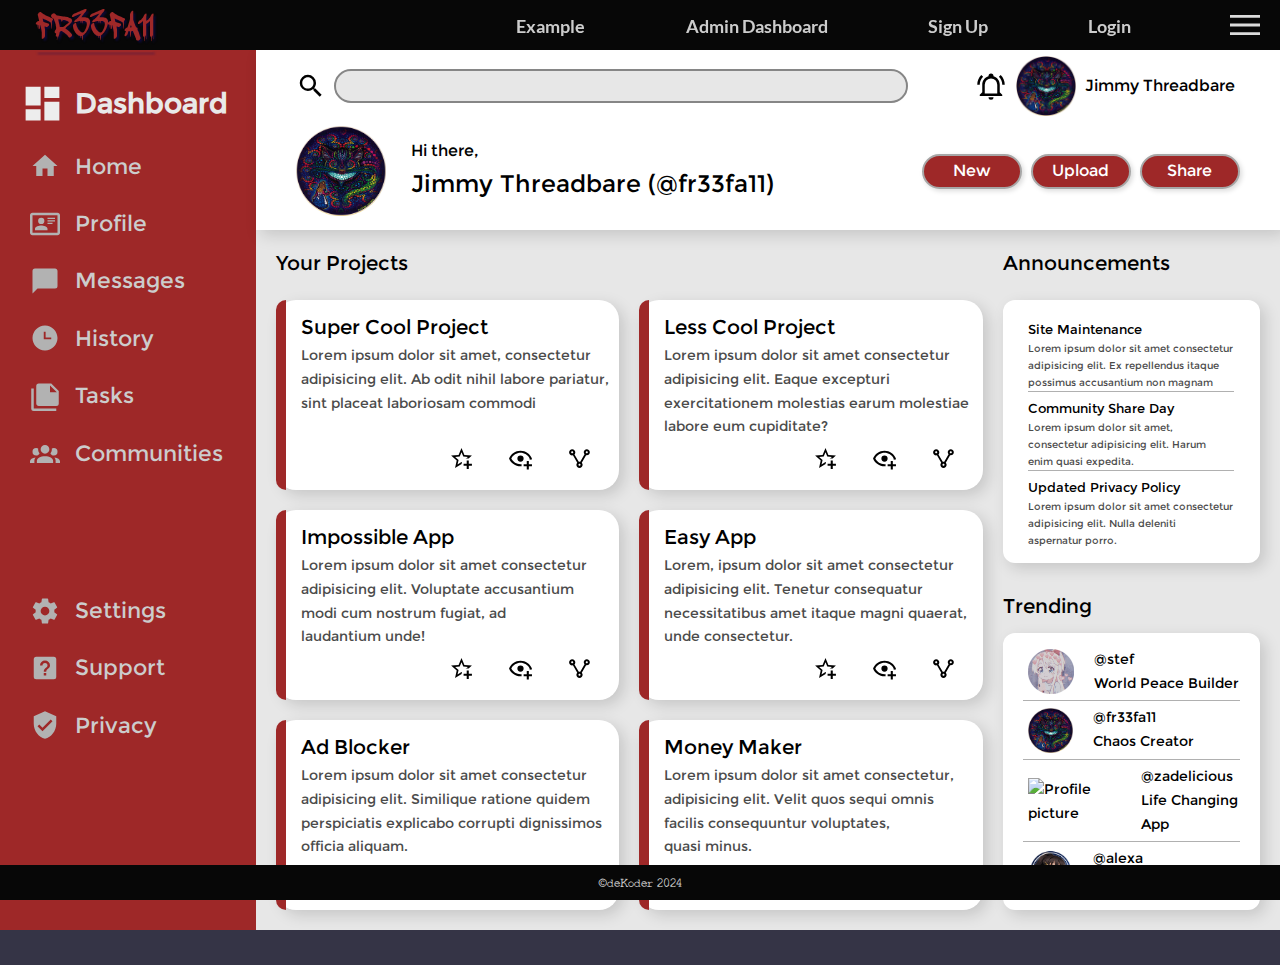
==== commit d040721e: "Commit 6" ====
--- a/html/admin-dashboard.html
+++ b/html/admin-dashboard.html
@@ -1,4 +1,4 @@
-<!-- index.html template -->
+<!-- admin dashboard -->
 <!DOCTYPE html>
 <html lang="en">
 
@@ -10,6 +10,7 @@
   <!-- defer loads script but prevents from running until html is parsed -->
   <script src="../js/headerDropDown.js" defer></script>
   <script src="../js/javascript.js" defer></script>
+  <script src="../js/hover-highlight.js" defer></script>
   <title>Document</title>
 </head>
 
@@ -52,42 +53,42 @@
           <h2>Dashboard</h2>
         </div>
         <div class="sidebar-element">
-          <img src="../img/home.svg" alt="Home icon" class="sidebar-svg">
-          <a href="../index.html">Home</a>
-        </div>
-        <div class="sidebar-element">
-          <img src="../img/profile.svg" alt="Profile icon" class="sidebar-svg">
-          <a href="#">Profile</a>
+          <img src="../img/home.svg" alt="Home icon" class="sidebar-svg" id="home-icon">
+          <a href="../index.html" id="sb-home">Home</a>
+        </div>
+        <div class="sidebar-element">
+          <img src="../img/profile.svg" alt="Profile icon" class="sidebar-svg" id="profile-icon">
+          <a href="#" id="sb-profile">Profile</a>
           <p></p>
         </div>
         <div class="sidebar-element">
-          <img src="../img/message.svg" alt="Messages icon" class="sidebar-svg">
-          <a href="#">Messages</a>
-        </div>
-        <div class="sidebar-element">
-          <img src="../img/history.svg" alt="History icon" class="sidebar-svg">
-          <a href="#">History</a>
-        </div>
-        <div class="sidebar-element">
-          <img src="../img/tasks.svg" alt="Tasks icon" class="sidebar-svg">
-          <a href="#">Tasks</a>
-        </div>
-        <div class="sidebar-element">
-          <img src="../img/community.svg" alt="Communities icon" class="sidebar-svg">
-          <a href="#">Communities</a>
+          <img src="../img/message.svg" alt="Messages icon" class="sidebar-svg" id="messages-icon">
+          <a href="#" id="sb-messages">Messages</a>
+        </div>
+        <div class="sidebar-element">
+          <img src="../img/history.svg" alt="History icon" class="sidebar-svg" id="history-icon">
+          <a href="#" id="sb-history">History</a>
+        </div>
+        <div class="sidebar-element">
+          <img src="../img/tasks.svg" alt="Tasks icon" class="sidebar-svg" id="tasks-icon">
+          <a href="#" id="sb-tasks">Tasks</a>
+        </div>
+        <div class="sidebar-element">
+          <img src="../img/community.svg" alt="Communities icon" class="sidebar-svg" id="community-icon">
+          <a href="#" id="sb-community">Communities</a>
         </div>
         <div class="sidebar-gap"></div>
         <div class="sidebar-element">
-          <img src="../img/settings.svg" alt="Settings icon" class="sidebar-svg">
-          <a href="#">Settings</a>
-        </div>
-        <div class="sidebar-element">
-          <img src="../img/support.svg" alt="Support icon" class="sidebar-svg">
-          <a href="#">Support</a>
-        </div>
-        <div class="sidebar-element">
-          <img src="../img/privacy.svg" alt="Privacy icon" class="sidebar-svg">
-          <a href="#">Privacy</a>
+          <img src="../img/settings.svg" alt="Settings icon" class="sidebar-svg" id="settings-icon">
+          <a href="#" id="sb-settings">Settings</a>
+        </div>
+        <div class="sidebar-element">
+          <img src="../img/support.svg" alt="Support icon" class="sidebar-svg" id="support-icon">
+          <a href="#" id="sb-support">Support</a>
+        </div>
+        <div class="sidebar-element">
+          <img src="../img/privacy.svg" alt="Privacy icon" class="sidebar-svg" id="privacy-icon">
+          <a href="#" id="sb-privacy">Privacy</a>
         </div>
       </div>
 
@@ -101,14 +102,14 @@
             <div id="alerts-container">
               <a href="#"><img src="../img/notification.svg" alt="Notification icon" 
                 class="top-container-svg"></a>
-              <a href="#"><img src="../img/cat-profile.png" alt="Profile picture" 
+              <a href="../html/cat.html"><img src="../img/cat-profile.png" alt="Profile picture" 
                 type="png" id="cat-profile-top"></a>
               <a href="#"><p>Jimmy Threadbare</p></a>
             </div>
           </div>
           <div class="top-child">
             <div id="top-welcome">
-              <img src="../img/cat-profile.png" alt="Profile picture" type="png" id="cat-profile-top-big">
+              <a href="../html/cat.html"><img src="../img/cat-profile.png" alt="Profile picture" type="png" id="cat-profile-top-big"></a>
               <div id="welcome-message">
                 <p>Hi there,</p>
                 <p>Jimmy Threadbare (@fr33fa11)</p>
@@ -230,17 +231,17 @@
           <div id="main-sidebar-1">
             <div id="announcements">
               <div class="announcement">
-                <h4>Site Maintenance</h4>
+                <h4><a href="#">Site Maintenance</a></h4>
                 <p>Lorem ipsum dolor sit amet consectetur adipisicing elit. Ex 
                   repellendus itaque possimus accusantium non magnam</p>
               </div>
               <div class="announcement">
-                <h4>Community Share Day</h4>
+                <h4><a href="#">Community Share Day</a></h4>
                 <p>Lorem ipsum dolor sit amet, consectetur adipisicing elit. Harum enim quasi expedita.</p>
 
               </div>
               <div class="announcement">
-                <h4>Updated Privacy Policy</h4>
+                <h4><a href="#">Updated Privacy Policy</a></h4>
                 <p>Lorem ipsum dolor sit amet consectetur adipisicing elit. Nulla deleniti aspernatur porro.</p>
 
               </div>
@@ -291,6 +292,8 @@
   <footer class="z-index-2">
     <p>©deKoder 2024</p>
   </footer>
+
+
   
 </body>
 
@@ -324,7 +327,7 @@
   - Style main content titles
   - Add and style project contents
 
-Commit 5
+Commit 5 \\
 
  - Create grid for announcements sidebar
  - Create and style announcements section
@@ -334,4 +337,12 @@
  - Add anchor tags to headings and icons
  - Add hover effect to project icons and top buttons
 
+Commit 6 \\
+
+ - Add missed hyperlinks on trending headers
+ - Create js to highlight sidebar icons when related link is hovered
+ - Fix a bug in headerDropDown.js that meant the menu doesn't always close
+ - Modify js to hl sidebar icon when focussed via keyboard
+ - Rotate share icon to match example
+
  -->--- a/css/admin-dashboard.css
+++ b/css/admin-dashboard.css
@@ -192,7 +192,7 @@
     font-size: 1.6rem;
     width: 100%;
     height: 100%;
-    padding: 0px 20px;
+    padding-right: 45px;
 }
 #alerts-container > p {
     margin-right: 20px;
@@ -332,7 +332,9 @@
     outline: 1px solid rgba(0, 0, 0, 0.166);
     border-radius: 20px;
 }
-
+#share-icon {
+    transform: rotate(-90deg);
+}
 #project-1 {
     grid-column: 1 / 1;
     grid-row: 2 / 3;
